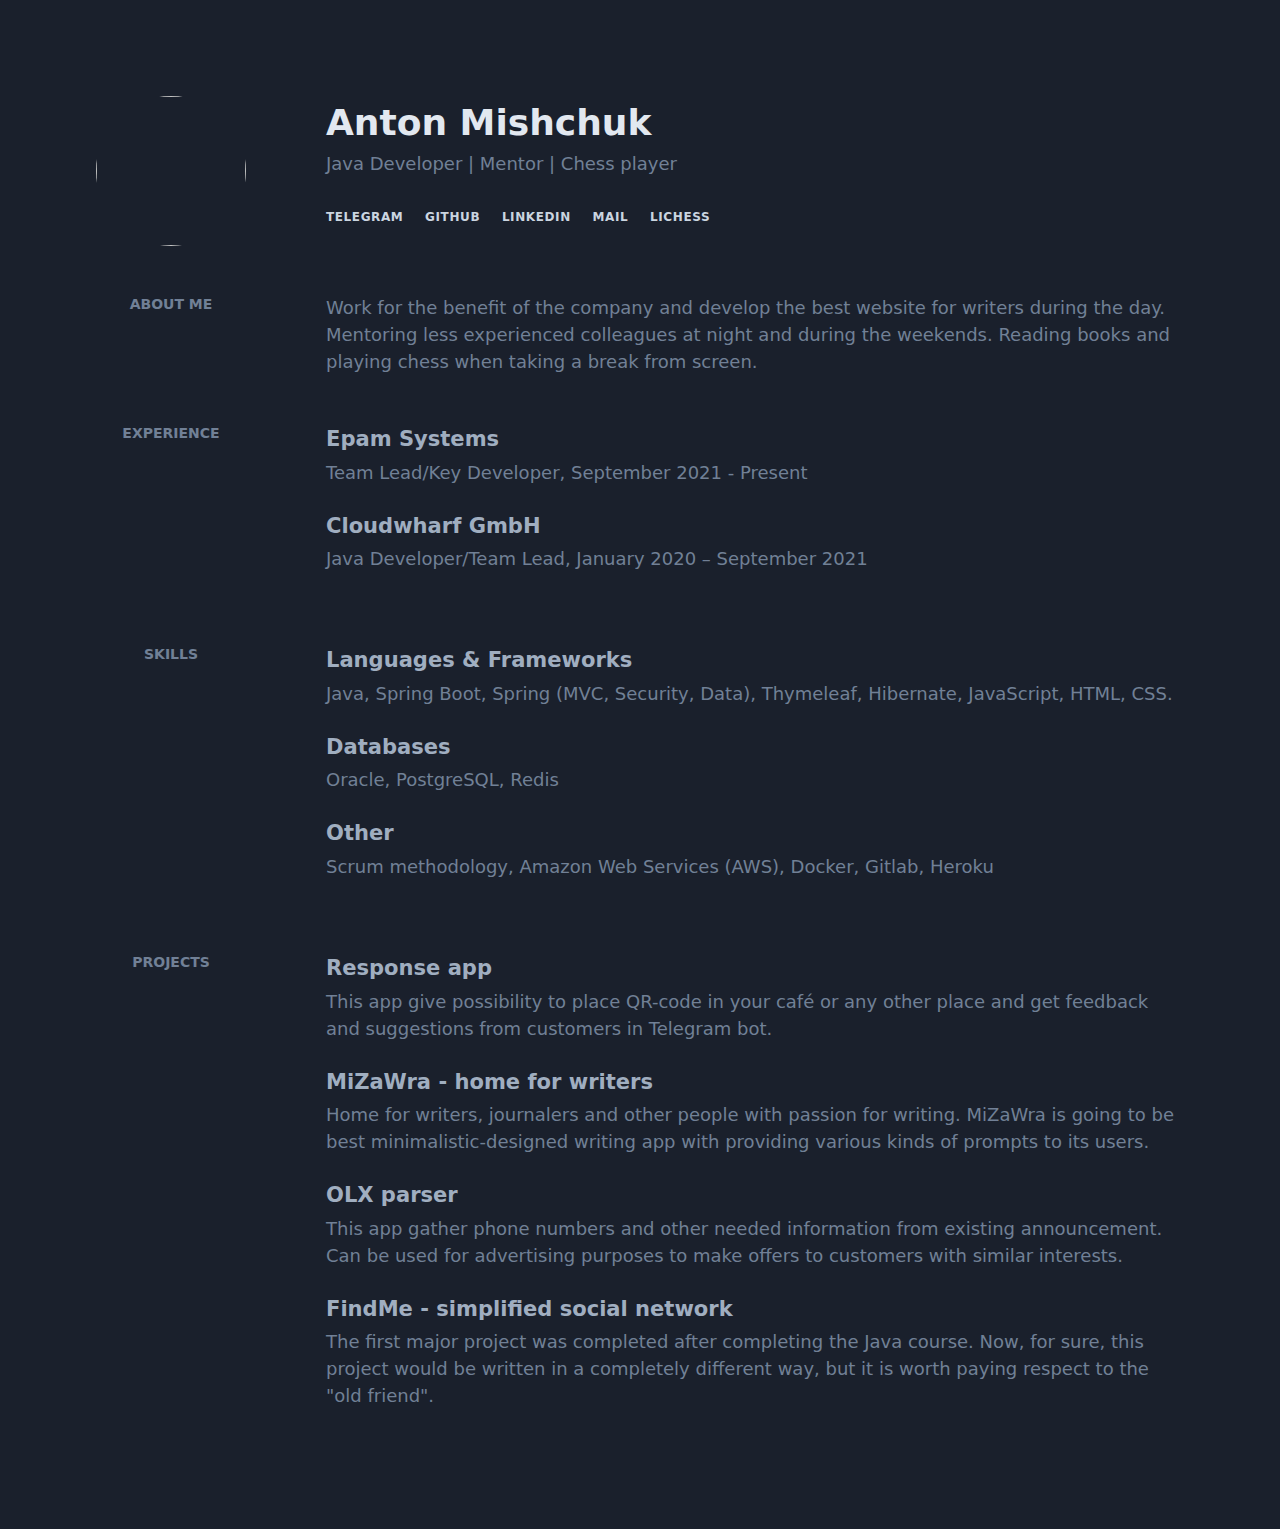
==== index.html @ 8a9cb589 "Add index page" ====
<html>
    <head>
        <title>AntonMiJu - Portfolio</title>
        <style>
            html {
                font-family: system-ui,-apple-system,BlinkMacSystemFont,Segoe UI,Roboto,Helvetica Neue,Arial,Noto Sans,sans-serif,Apple Color Emoji,Segoe UI Emoji,Segoe UI Symbol,Noto Color Emoji;
                line-height: 1.5;
            }

            body {
                background-color: #1a202c;
                margin: 0;
            }

            .container {
                color: #718096;
                font-size: 1.125rem;
                padding: 6rem;
                max-width:1280px
            }

            .block {
                display: flex;
                gap: 5rem;
                padding-top: 3rem;
            }

            #header {
                padding: unset;
            }

            .links {
                margin-top: 1.5rem;
            }

            .links a {
                font-size: .75rem;
                font-weight: 600;
                letter-spacing: .05em;
                padding-top: 0.5rem;
                padding-bottom: 0.5rem;
                padding-right: 1rem;
                text-transform: uppercase;
                color: #cbd5e0;
            }

            h1 {
                margin: 0;
                color: #e2e8f0;
            }

            h2 {
                margin: 0;
                width: 150px;
                font-size: .875rem;
                text-transform: uppercase;
                text-align: center;
            }

            h3 {
                margin: 0;
                padding-bottom: 0.25rem;
                color: #a0aec0;
                font-weight: 600;
            }

            p {
                margin: 0;
            }

            a {
                color: inherit;
                text-decoration: inherit;
            }

            a:hover {
                text-decoration:underline;
            }

            img {
                border-radius: 100%;
            }

            img:hover {
                transform: scale(1.1);
            }

            .text {
                flex: 1 1 0%;
            }

            .text .entry {
                margin-bottom: 1.5rem;
            }
        </style>
    </head>
    <body>
        <div class="container">
            <div id="header" class="block">
                <img height="150px" width="150px">
                <div class="text">
                    <h1>Anton Mishchuk</h1>
                    <p>Java Developer | Mentor | Chess player</p>
                    <div class="links">
                        <a target="_blank" href="https://t.me/antonmiju">Telegram</a>
                        <a target="_blank" href="https://github.com/AntonMiJu">Github</a>
                        <a target="_blank" href="https://www.linkedin.com/in/anton-mishchuk-049963190/">LinkedIn</a>
                        <a target="_blank" href="mailto:anton.mi.ju@gmail.com">Mail</a>
                        <a target="_blank" href="https://lichess.org/@/AntonMi">Lichess</a>
                    </div>
                </div>
            </div>
            <div id="about" class="block">
                <h2>About me</h2>
                <div class="text">
                    <p>Work for the benefit of the company and develop the best website for writers during the day. Mentoring less experienced colleagues at night and during the weekends. Reading books and playing chess when taking a break from screen.</p>
                </div>
            </div>
            <div id="experience" class="block">
                <h2>Experience</h2>
                <div class="text">
                    <div class="entry">
                        <h3>
                            <a target="_blank" href="https://www.epam.com/">Epam Systems</a>
                        </h3>
                        <p>Team Lead/Key Developer, September 2021 - Present</p>
                    </div>
                    <div class="entry">
                        <h3>
                            <a target="_blank" href="https://cloudwharf.com/">Cloudwharf GmbH</a>
                        </h3>
                        <p>Java Developer/Team Lead, January 2020 – September 2021</p>
                    </div>
                </div>
            </div>
            <div id="skills" class="block">
                <h2>Skills</h2>
                <div class="text">
                    <div class="entry">
                        <h3>Languages & Frameworks</h3>
                        <p>Java, Spring Boot, Spring (MVC, Security, Data), Thymeleaf, Hibernate, JavaScript, HTML, CSS.</p>
                    </div>
                    <div class="entry">
                        <h3>Databases</h3>
                        <p>Oracle, PostgreSQL, Redis</p>
                    </div>
                    <div class="entry">
                        <h3>Other</h3>
                        <p>Scrum methodology, Amazon Web Services (AWS), Docker, Gitlab, Heroku</p>
                    </div>
                </div>
            </div>
            <div id="projects" class="block">
                <h2>Projects</h2>
                <div class="text">
                    <div class="entry">
                        <h3>
                            <a target="_blank" href="https://github.com/AntonMiJu/response-app-v2">Response app</a>
                        </h3>
                        <p>This app give possibility to place QR-code in your café or any other place and get feedback and suggestions from customers in Telegram bot. </p>
                    </div>
                    <div class="entry">
                        <h3>
                            <a target="_blank" href="https://github.com/Himynameismarco/MiZaWra">MiZaWra - home for writers</a>
                        </h3>
                        <p>Home for writers, journalers and other people with passion for writing. MiZaWra is going to be best minimalistic-designed writing app with providing various kinds of prompts to its users.</p>
                    </div>
                    <div class="entry">
                        <h3>
                            <a target="_blank" href="https://github.com/AntonMiJu/olxparser">OLX parser</a>
                        </h3>
                        <p>This app gather phone numbers and other needed information from existing announcement. Can be used for advertising purposes to make offers to customers with similar interests.</p>
                    </div>
                    <div class="entry">
                        <h3>
                            <a target="_blank" href="https://github.com/AntonMiJu/findME">FindMe - simplified social network</a>
                        </h3>
                        <p>The first major project was completed after completing the Java course. Now, for sure, this project would be written in a completely different way, but it is worth paying respect to the "old friend".</p>
                    </div>
                </div>
            </div>
        </div>
    </body>
</html>
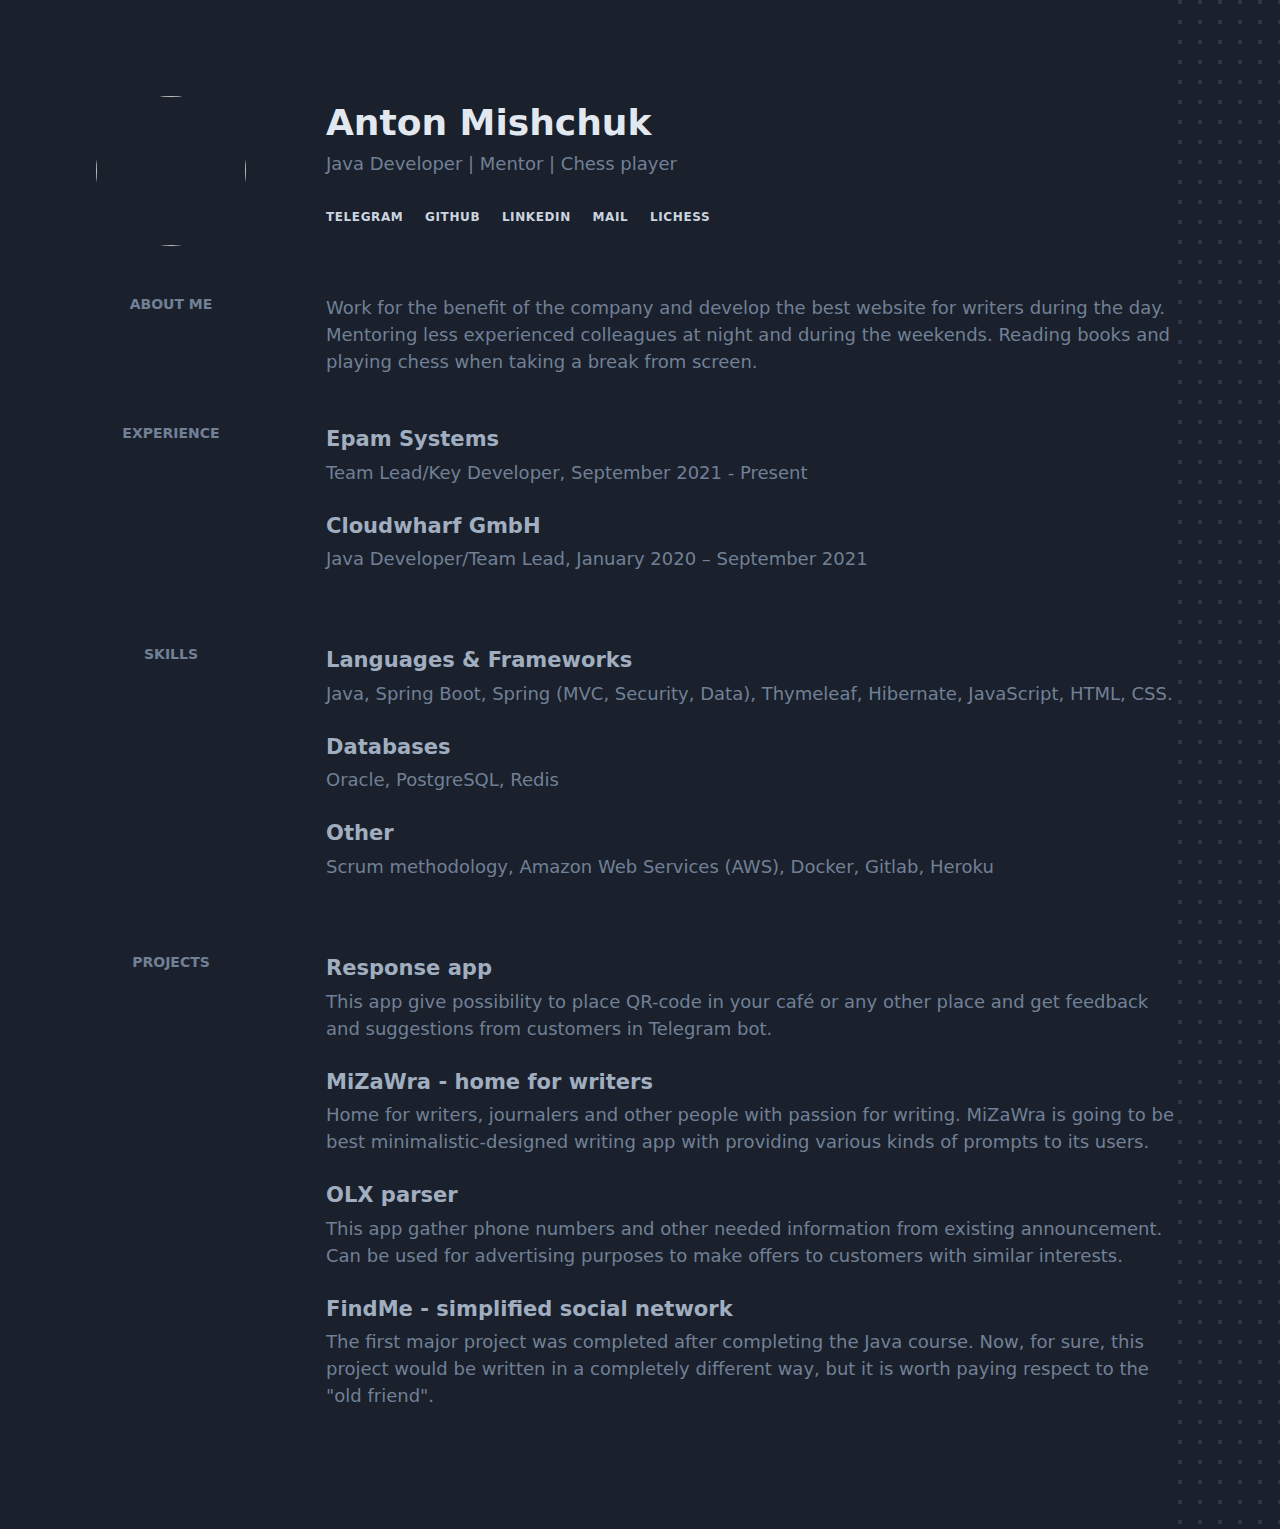
==== commit 3e5ede10: "add mobile version" ====
--- a/index.html
+++ b/index.html
@@ -1,98 +1,9 @@
 <html>
     <head>
         <title>AntonMiJu - Portfolio</title>
-        <style>
-            html {
-                font-family: system-ui,-apple-system,BlinkMacSystemFont,Segoe UI,Roboto,Helvetica Neue,Arial,Noto Sans,sans-serif,Apple Color Emoji,Segoe UI Emoji,Segoe UI Symbol,Noto Color Emoji;
-                line-height: 1.5;
-            }
-
-            body {
-                background-color: #1a202c;
-                margin: 0;
-            }
-
-            .container {
-                color: #718096;
-                font-size: 1.125rem;
-                padding: 6rem;
-                max-width:1280px
-            }
-
-            .block {
-                display: flex;
-                gap: 5rem;
-                padding-top: 3rem;
-            }
-
-            #header {
-                padding: unset;
-            }
-
-            .links {
-                margin-top: 1.5rem;
-            }
-
-            .links a {
-                font-size: .75rem;
-                font-weight: 600;
-                letter-spacing: .05em;
-                padding-top: 0.5rem;
-                padding-bottom: 0.5rem;
-                padding-right: 1rem;
-                text-transform: uppercase;
-                color: #cbd5e0;
-            }
-
-            h1 {
-                margin: 0;
-                color: #e2e8f0;
-            }
-
-            h2 {
-                margin: 0;
-                width: 150px;
-                font-size: .875rem;
-                text-transform: uppercase;
-                text-align: center;
-            }
-
-            h3 {
-                margin: 0;
-                padding-bottom: 0.25rem;
-                color: #a0aec0;
-                font-weight: 600;
-            }
-
-            p {
-                margin: 0;
-            }
-
-            a {
-                color: inherit;
-                text-decoration: inherit;
-            }
-
-            a:hover {
-                text-decoration:underline;
-            }
-
-            img {
-                border-radius: 100%;
-            }
-
-            img:hover {
-                transform: scale(1.1);
-            }
-
-            .text {
-                flex: 1 1 0%;
-            }
-
-            .text .entry {
-                margin-bottom: 1.5rem;
-            }
-        </style>
+        <link rel="stylesheet" type="text/css" href="index.css">
+        <meta name="description" content="Java Developer | Mentor | Chess player">
+        <meta name="viewport" content="width=device-width, initial-scale=1">
     </head>
     <body>
         <div class="container">
@@ -180,5 +91,14 @@
                 </div>
             </div>
         </div>
+        <svg width="102" height="1550" fill="none">
+            <defs>
+                <pattern id="5d0dd344-b041-4d26-bec4-8d33ea57ec9b" x="0" y="0" width="20" height="20" patternUnits="userSpaceOnUse">
+                    <rect x="0" y="0" width="4" height="4" class="text-gray-800" fill="#2d3748"></rect>
+                </pattern>
+            </defs>
+            <rect width="102" height="1550" fill="url(#5d0dd344-b041-4d26-bec4-8d33ea57ec9b)">
+            </rect>
+        </svg>
     </body>
 </html>--- a/index.css
+++ b/index.css
@@ -0,0 +1,119 @@
+html {
+	font-family: system-ui, -apple-system, BlinkMacSystemFont, Segoe UI, Roboto, Helvetica Neue, Arial, Noto Sans, sans-serif, Apple Color Emoji, Segoe UI Emoji, Segoe UI Symbol, Noto Color Emoji;
+	line-height: 1.5;
+}
+
+body {
+	background-color: #1a202c;
+	margin: 0;
+}
+
+h1, h2, h3, p {
+    margin: 0;
+}
+
+.container {
+	color: #718096;
+	font-size: 1.125rem;
+	padding: 6rem;
+	max-width: 1280px
+}
+
+.block {
+	display: flex;
+	gap: 5rem;
+	padding-top: 3rem;
+}
+
+#header {
+	padding: unset;
+}
+
+.links {
+	margin-top: 1.5rem;
+}
+
+.links a {
+	font-size: .75rem;
+	font-weight: 600;
+	letter-spacing: .05em;
+	padding-top: 0.5rem;
+	padding-bottom: 0.5rem;
+	padding-right: 1rem;
+	text-transform: uppercase;
+	color: #cbd5e0;
+}
+
+h1 {
+	color: #e2e8f0;
+}
+
+h2 {
+	width: 150px;
+	font-size: .875rem;
+	text-transform: uppercase;
+	text-align: center;
+}
+
+h3 {
+	padding-bottom: 0.25rem;
+	color: #a0aec0;
+	font-weight: 600;
+}
+
+a {
+	color: inherit;
+	text-decoration: inherit;
+}
+
+a:hover {
+	text-decoration: underline;
+}
+
+img {
+	border-radius: 100%;
+}
+
+img:hover {
+	transform: scale(1.1);
+}
+
+.text {
+	flex: 1 1 0%;
+}
+
+.text .entry {
+	margin-bottom: 1.5rem;
+}
+
+svg {
+    display: none;
+    position:fixed;
+    right: 0;
+    top: 0;
+}
+
+@media (min-width:1280px) {
+    svg {
+        display: block;
+    }
+}
+
+@media (max-width:480px) {
+    #header {
+        text-align: center;
+    }
+
+    .container{
+        padding: 2rem;
+    }
+
+    .block {
+        display: block;
+    }
+
+    h2 {
+        width: 100%;
+        padding-bottom : 1.5rem;
+    }
+}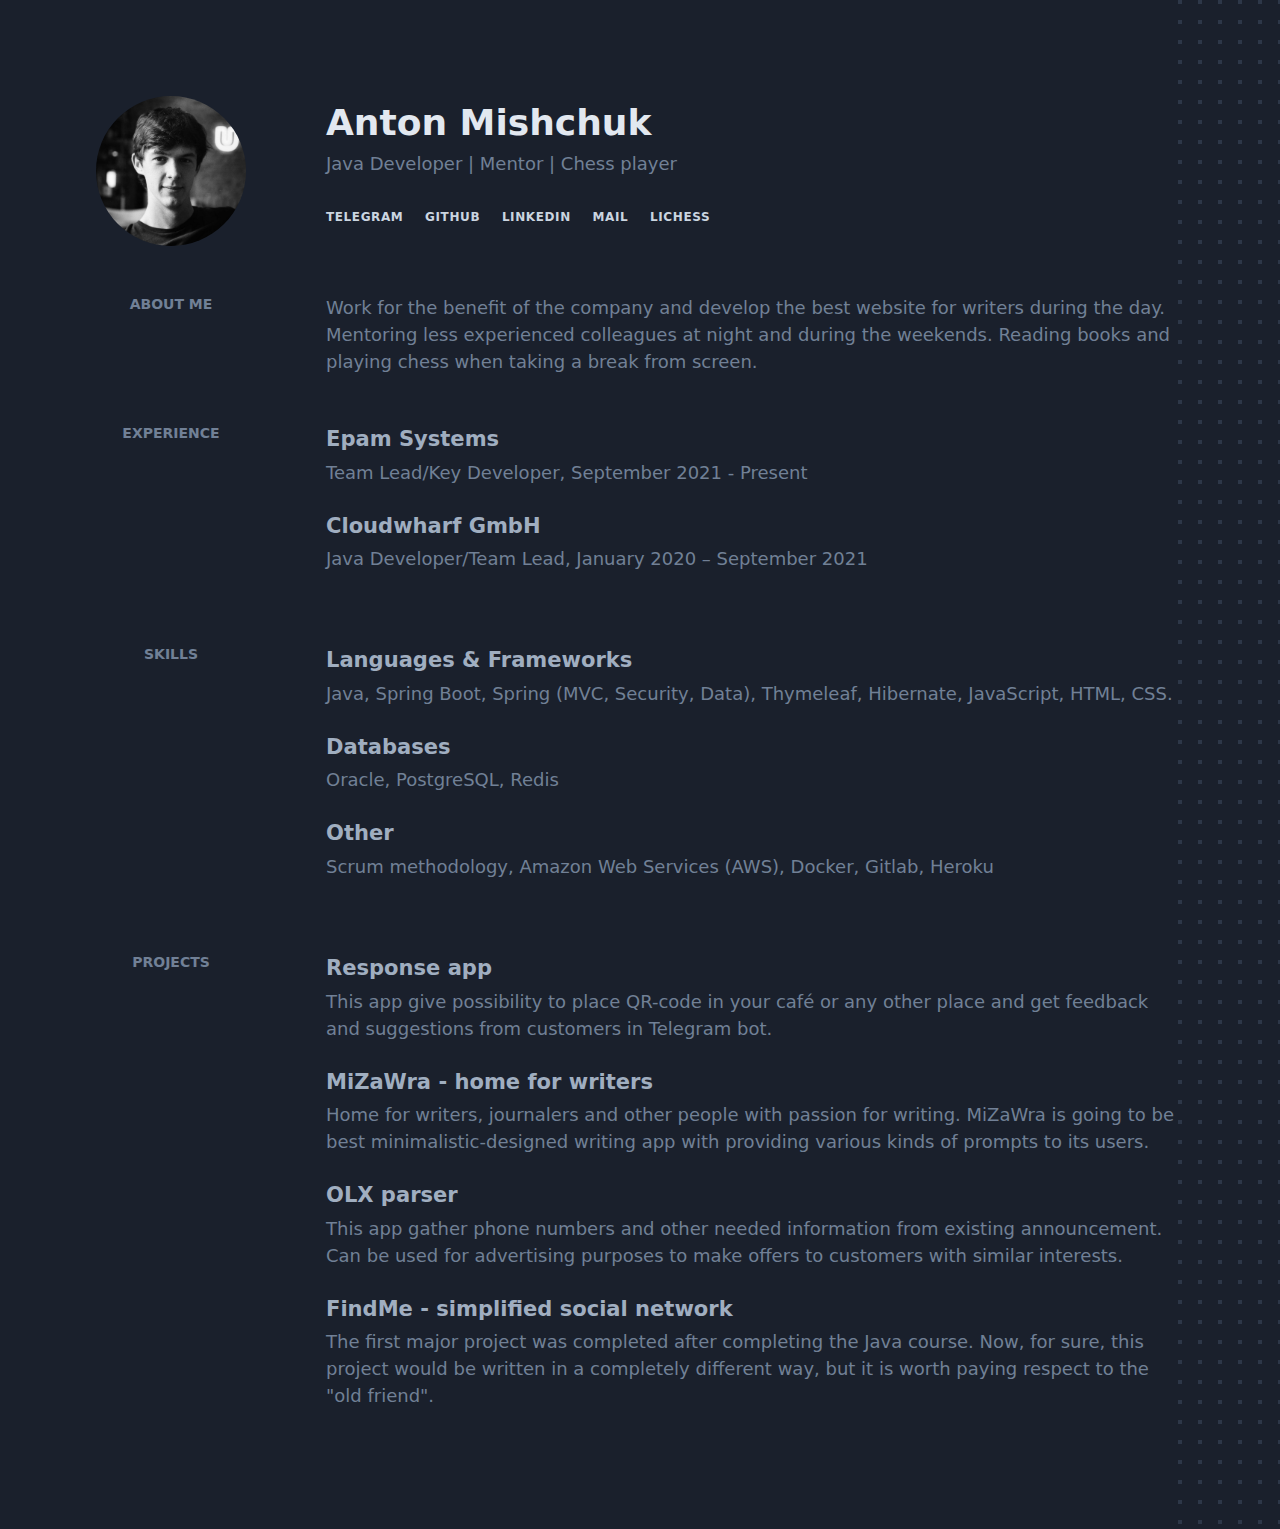
==== commit 1655cd5b: "add images and fix styles" ====
--- a/index.html
+++ b/index.html
@@ -1,14 +1,16 @@
-<html>
+<!DOCTYPE html>
+<html lang="en">
     <head>
         <title>AntonMiJu - Portfolio</title>
         <link rel="stylesheet" type="text/css" href="index.css">
+        <link rel="icon" type="image/png" href="img/favicon.png">
         <meta name="description" content="Java Developer | Mentor | Chess player">
         <meta name="viewport" content="width=device-width, initial-scale=1">
     </head>
     <body>
         <div class="container">
             <div id="header" class="block">
-                <img height="150px" width="150px">
+                <img alt="Portrait" height="150px" width="150px" src="img/portrait.jpg">
                 <div class="text">
                     <h1>Anton Mishchuk</h1>
                     <p>Java Developer | Mentor | Chess player</p>
--- a/index.css
+++ b/index.css
@@ -99,7 +99,7 @@
     }
 }
 
-@media (max-width:480px) {
+@media (max-width:650px) {
     #header {
         text-align: center;
     }
